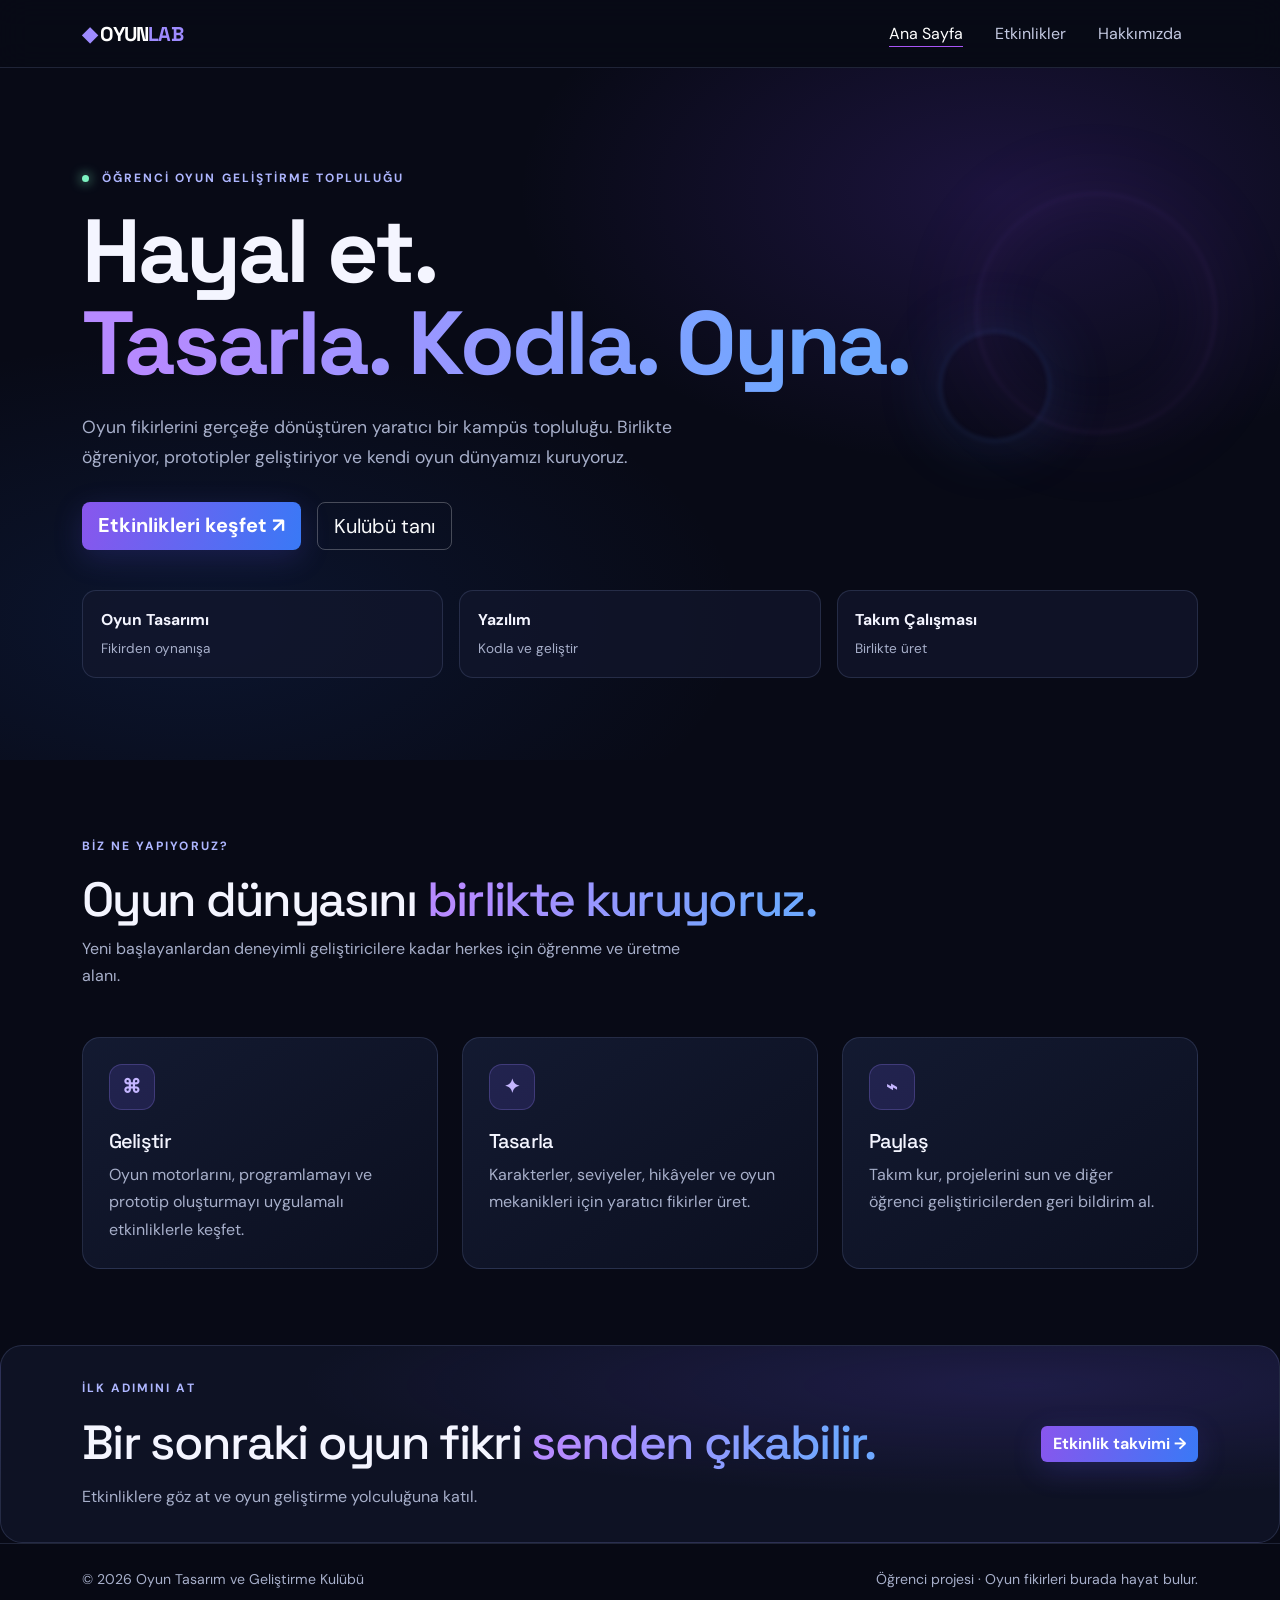
==== index.html @ 82740572 "Add files via upload" ====
<!doctype html>
<html lang="tr">
<head>
  <meta charset="utf-8">
  <meta name="viewport" content="width=device-width, initial-scale=1">
  <meta name="description" content="Oyun Tasarım ve Geliştirme Kulübü: oyun fikirlerini tasarıma ve koda dönüştüren öğrenci topluluğu.">
  <title>Oyun Tasarım ve Geliştirme Kulübü | Ana Sayfa</title>
  <link href="https://cdn.jsdelivr.net/npm/bootstrap@5.3.3/dist/css/bootstrap.min.css" rel="stylesheet">
  <link rel="stylesheet" href="style.css">
</head>
<body>
  <nav class="navbar navbar-expand-lg navbar-dark site-nav sticky-top">
    <div class="container">
      <a class="navbar-brand fw-bold" href="index.html"><span class="brand-mark">◆</span> OYUN<span class="brand-accent">LAB</span></a>
      <button class="navbar-toggler" type="button" data-bs-toggle="collapse" data-bs-target="#mainNav" aria-controls="mainNav" aria-expanded="false" aria-label="Menüyü aç veya kapat">
        <span class="navbar-toggler-icon"></span>
      </button>
      <div class="collapse navbar-collapse" id="mainNav">
        <ul class="navbar-nav ms-auto">
          <li class="nav-item"><a class="nav-link active" aria-current="page" href="index.html">Ana Sayfa</a></li>
          <li class="nav-item"><a class="nav-link" href="etkinlikler.html">Etkinlikler</a></li>
          <li class="nav-item"><a class="nav-link" href="hakkimizda.html">Hakkımızda</a></li>
        </ul>
      </div>
    </div>
  </nav>

  <main>
    <section class="hero-section">
      <div class="container hero-content">
        <p class="eyebrow"><span class="status-dot"></span> ÖĞRENCİ OYUN GELİŞTİRME TOPLULUĞU</p>
        <h1>Hayal et.<br><span class="gradient-text">Tasarla. Kodla. Oyna.</span></h1>
        <p class="hero-copy">Oyun fikirlerini gerçeğe dönüştüren yaratıcı bir kampüs topluluğu. Birlikte öğreniyor, prototipler geliştiriyor ve kendi oyun dünyamızı kuruyoruz.</p>
        <div class="d-flex flex-wrap gap-3">
          <a class="btn btn-neon btn-lg" href="etkinlikler.html">Etkinlikleri keşfet <span aria-hidden="true">↗</span></a>
          <a class="btn btn-outline-light btn-lg" href="hakkimizda.html">Kulübü tanı</a>
        </div>
        <div class="hero-stats row g-3 mt-4">
          <div class="col-6 col-md-4"><div class="stat-card"><strong>Oyun Tasarımı</strong><span>Fikirden oynanışa</span></div></div>
          <div class="col-6 col-md-4"><div class="stat-card"><strong>Yazılım</strong><span>Kodla ve geliştir</span></div></div>
          <div class="col-12 col-md-4"><div class="stat-card"><strong>Takım Çalışması</strong><span>Birlikte üret</span></div></div>
        </div>
      </div>
      <div class="hero-orb orb-one" aria-hidden="true"></div><div class="hero-orb orb-two" aria-hidden="true"></div>
    </section>

    <section class="section-space">
      <div class="container">
        <div class="section-heading">
          <p class="eyebrow">BİZ NE YAPIYORUZ?</p>
          <h2>Oyun dünyasını <span class="gradient-text">birlikte kuruyoruz.</span></h2>
          <p>Yeni başlayanlardan deneyimli geliştiricilere kadar herkes için öğrenme ve üretme alanı.</p>
        </div>
        <div class="row g-4 mt-2">
          <div class="col-md-4"><article class="feature-card h-100"><div class="feature-icon">⌘</div><h3>Geliştir</h3><p>Oyun motorlarını, programlamayı ve prototip oluşturmayı uygulamalı etkinliklerle keşfet.</p></article></div>
          <div class="col-md-4"><article class="feature-card h-100"><div class="feature-icon">✦</div><h3>Tasarla</h3><p>Karakterler, seviyeler, hikâyeler ve oyun mekanikleri için yaratıcı fikirler üret.</p></article></div>
          <div class="col-md-4"><article class="feature-card h-100"><div class="feature-icon">⌁</div><h3>Paylaş</h3><p>Takım kur, projelerini sun ve diğer öğrenci geliştiricilerden geri bildirim al.</p></article></div>
        </div>
      </div>
    </section>

    <section class="cta-band">
      <div class="container cta-inner">
        <div><p class="eyebrow">İLK ADIMINI AT</p><h2>Bir sonraki oyun fikri <span class="gradient-text">senden çıkabilir.</span></h2><p>Etkinliklere göz at ve oyun geliştirme yolculuğuna katıl.</p></div>
        <a class="btn btn-neon" href="etkinlikler.html">Etkinlik takvimi <span aria-hidden="true">→</span></a>
      </div>
    </section>
  </main>

  <footer class="site-footer"><div class="container d-flex flex-column flex-md-row justify-content-between gap-2"><span>© 2026 Oyun Tasarım ve Geliştirme Kulübü</span><span>Öğrenci projesi · Oyun fikirleri burada hayat bulur.</span></div></footer>
  <script src="https://cdn.jsdelivr.net/npm/bootstrap@5.3.3/dist/js/bootstrap.bundle.min.js"></script>
</body>
</html>
---- style.css ----
@import url('https://fonts.googleapis.com/css2?family=DM+Sans:wght@400;500;600;700&family=Space+Grotesk:wght@400;500;600;700&display=swap');

:root {
  --bg: #080a16;
  --bg-soft: #0e1224;
  --panel: #11172c;
  --panel-light: #171e38;
  --text: #f4f5ff;
  --muted: #a7afca;
  --purple: #a855f7;
  --blue: #4f8cff;
  --line: rgba(169, 184, 255, .15);
}
* { box-sizing: border-box; }
html { scroll-behavior: smooth; }
body { margin: 0; background: var(--bg); color: var(--text); font-family: 'DM Sans', sans-serif; line-height: 1.7; }
a { color: #aabfff; text-decoration: none; }
a:hover { color: #d4c2ff; }
h1, h2, h3, .navbar-brand { font-family: 'Space Grotesk', sans-serif; letter-spacing: -.035em; }
h1 { font-size: clamp(2.7rem, 7vw, 5.8rem); line-height: 1.03; font-weight: 700; }
h2 { font-size: clamp(1.8rem, 4vw, 3rem); line-height: 1.15; }
p { color: var(--muted); }
.site-nav { background: rgba(8, 10, 22, .9); border-bottom: 1px solid var(--line); backdrop-filter: blur(16px); }
.navbar-brand { letter-spacing: -.04em; font-size: 1.25rem; }
.brand-mark, .brand-accent { color: #9e8bff; }
.nav-link { color: #c3c9e1 !important; padding: .75rem 1rem !important; }
.nav-link:hover, .nav-link.active { color: #fff !important; }
.nav-link.active { text-decoration: underline; text-decoration-color: var(--purple); text-underline-offset: 7px; }
.hero-section { position: relative; overflow: hidden; padding: 100px 0 82px; background: radial-gradient(ellipse at 78% 18%, rgba(99, 54, 200, .22), transparent 34%), radial-gradient(ellipse at 15% 80%, rgba(38, 102, 225, .12), transparent 36%), var(--bg); }
.hero-content { position: relative; z-index: 2; }
.eyebrow { color: #aeb6ff; font-size: .75rem; letter-spacing: .17em; font-weight: 700; margin-bottom: 1rem; }
.status-dot { display: inline-block; width: 7px; height: 7px; border-radius: 50%; background: #7df3c1; box-shadow: 0 0 12px #7df3c1; margin-right: .5rem; }
.gradient-text { background: linear-gradient(100deg, #b68aff 10%, #6ea8ff 88%); -webkit-background-clip: text; background-clip: text; color: transparent; }
.hero-copy { max-width: 650px; font-size: 1.1rem; margin: 1.5rem 0 1.8rem; }
.btn-neon { background: linear-gradient(105deg, #8956ed, #3979f6); border: 0; color: #fff; font-weight: 700; box-shadow: 0 8px 30px rgba(93, 84, 240, .2); }
.btn-neon:hover { color: #fff; transform: translateY(-1px); box-shadow: 0 12px 34px rgba(93, 84, 240, .34); }
.btn-outline-light { border-color: rgba(255,255,255,.25); }
.stat-card { height: 100%; padding: 1rem 1.1rem; border: 1px solid var(--line); background: rgba(18, 23, 45, .72); border-radius: 14px; }
.stat-card strong, .stat-card span { display: block; }
.stat-card strong { font-size: .98rem; }
.stat-card span { color: var(--muted); font-size: .85rem; margin-top: .25rem; }
.hero-orb { position: absolute; border-radius: 50%; filter: blur(2px); pointer-events: none; }
.orb-one { width: 240px; height: 240px; border: 1px solid rgba(168,85,247,.2); right: 5%; top: 18%; box-shadow: inset 0 0 65px rgba(168,85,247,.07), 0 0 100px rgba(168,85,247,.07); }
.orb-two { width: 110px; height: 110px; right: 18%; top: 38%; border: 1px solid rgba(79,140,255,.35); box-shadow: 0 0 70px rgba(79,140,255,.15); }
.section-space { padding: 76px 0; }
.section-heading { max-width: 760px; margin-bottom: 1.5rem; }
.section-heading > p:last-child { max-width: 620px; }
.feature-card, .event-card, .content-panel { background: linear-gradient(145deg, rgba(20, 27, 51, .96), rgba(12, 16, 33, .96)); border: 1px solid var(--line); border-radius: 18px; padding: 1.6rem; transition: transform .2s ease, border-color .2s ease; }
.feature-card:hover, .event-card:hover { transform: translateY(-4px); border-color: rgba(143, 123, 255, .55); }
.feature-icon { width: 46px; height: 46px; display: grid; place-items: center; border-radius: 13px; background: rgba(123, 94, 255, .15); border: 1px solid rgba(157, 132, 255, .25); color: #c5b6ff; font-weight: 700; font-size: 1.2rem; margin-bottom: 1.2rem; }
.feature-card h3 { font-size: 1.25rem; }
.feature-card p, .event-card p, .content-panel p { margin-bottom: 0; }
.cta-band { padding: 32px; border: 1px solid var(--line); border-radius: 22px; background: radial-gradient(ellipse at 80% 20%, rgba(96, 70, 210, .2), transparent 50%), var(--bg-soft); }
.cta-inner { display: flex; align-items: center; justify-content: space-between; gap: 2rem; }
.cta-inner h2 { margin-bottom: .8rem; }
.cta-inner p:not(.eyebrow) { margin-bottom: 0; }
.site-footer { border-top: 1px solid var(--line); padding: 24px 0; background: #070914; font-size: .88rem; color: var(--muted); }
.site-footer a { color: #c1b3ff; }
.page-hero { padding: 78px 0 55px; background: radial-gradient(ellipse at 75% 20%, rgba(99, 54, 200, .2), transparent 38%), var(--bg-soft); border-bottom: 1px solid var(--line); }
.page-hero h1 { font-size: clamp(2.5rem, 6vw, 4.5rem); max-width: 900px; }
.page-hero p:not(.eyebrow) { max-width: 720px; font-size: 1.05rem; }
.search-panel { padding: 1.4rem; border-radius: 18px; border: 1px solid var(--line); background: var(--bg-soft); }
.form-label { color: #f4f5ff; font-weight: 600; }
.search-row { display: flex; gap: .75rem; }
.search-input { min-width: 0; background: #090d1d; border: 1px solid #303959; color: #fff; padding: .85rem 1rem; }
.search-input:focus { background: #090d1d; color: #fff; border-color: #8d78ff; box-shadow: 0 0 0 .2rem rgba(141,120,255,.18); }
.search-input::placeholder { color: #7f89a9; }
.result-count { font-size: .88rem; margin: .75rem 0 0; }
.event-card { position: relative; overflow: hidden; padding-top: 2rem; }
.event-number { position: absolute; top: .75rem; right: 1rem; font: 700 2.4rem 'Space Grotesk', sans-serif; color: rgba(174, 151, 255, .13); }
.event-tag { display: inline-block; color: #bcaaff; border: 1px solid rgba(168,85,247,.25); background: rgba(168,85,247,.09); padding: .25rem .55rem; border-radius: 5px; font-size: .68rem; letter-spacing: .1em; font-weight: 700; margin-bottom: 1rem; }
.event-card h2 { font-size: 1.4rem; margin-bottom: .8rem; padding-right: 1rem; }
.event-card .event-meta { color: #9faee0; font-size: .82rem; margin-bottom: .8rem; }
.no-results { text-align: center; padding: 3rem 1rem; border: 1px dashed #40476a; border-radius: 18px; margin-top: 1.5rem; }
.no-results > span { font-size: 2.5rem; color: #a78bfa; }
.no-results h2 { font-size: 1.5rem; }
.demo-note { font-size: .82rem; }
.accent-panel { background: radial-gradient(ellipse at top right, rgba(92, 90, 255, .18), transparent 60%), var(--panel); }
.content-panel h2 { margin-bottom: 1.2rem; }
.content-panel p + p { margin-top: 1rem; }
.mini-pill-row { display: flex; flex-wrap: wrap; gap: .5rem; margin-top: 1.4rem; }
.mini-pill-row span { border: 1px solid var(--line); color: #c8c5ff; padding: .35rem .65rem; border-radius: 999px; font-size: .78rem; }
:focus-visible { outline: 3px solid #a78bfa; outline-offset: 3px; }
[hidden] { display: none !important; }
@media (max-width: 767.98px) {
  .hero-section { padding: 72px 0 56px; }
  .hero-orb { opacity: .35; }
  .section-space { padding: 56px 0; }
  .page-hero { padding: 58px 0 40px; }
  .cta-band { padding: 24px; }
  .cta-inner { align-items: flex-start; flex-direction: column; }
  .search-row { flex-direction: column; }
  .search-row .btn { width: 100%; }
}
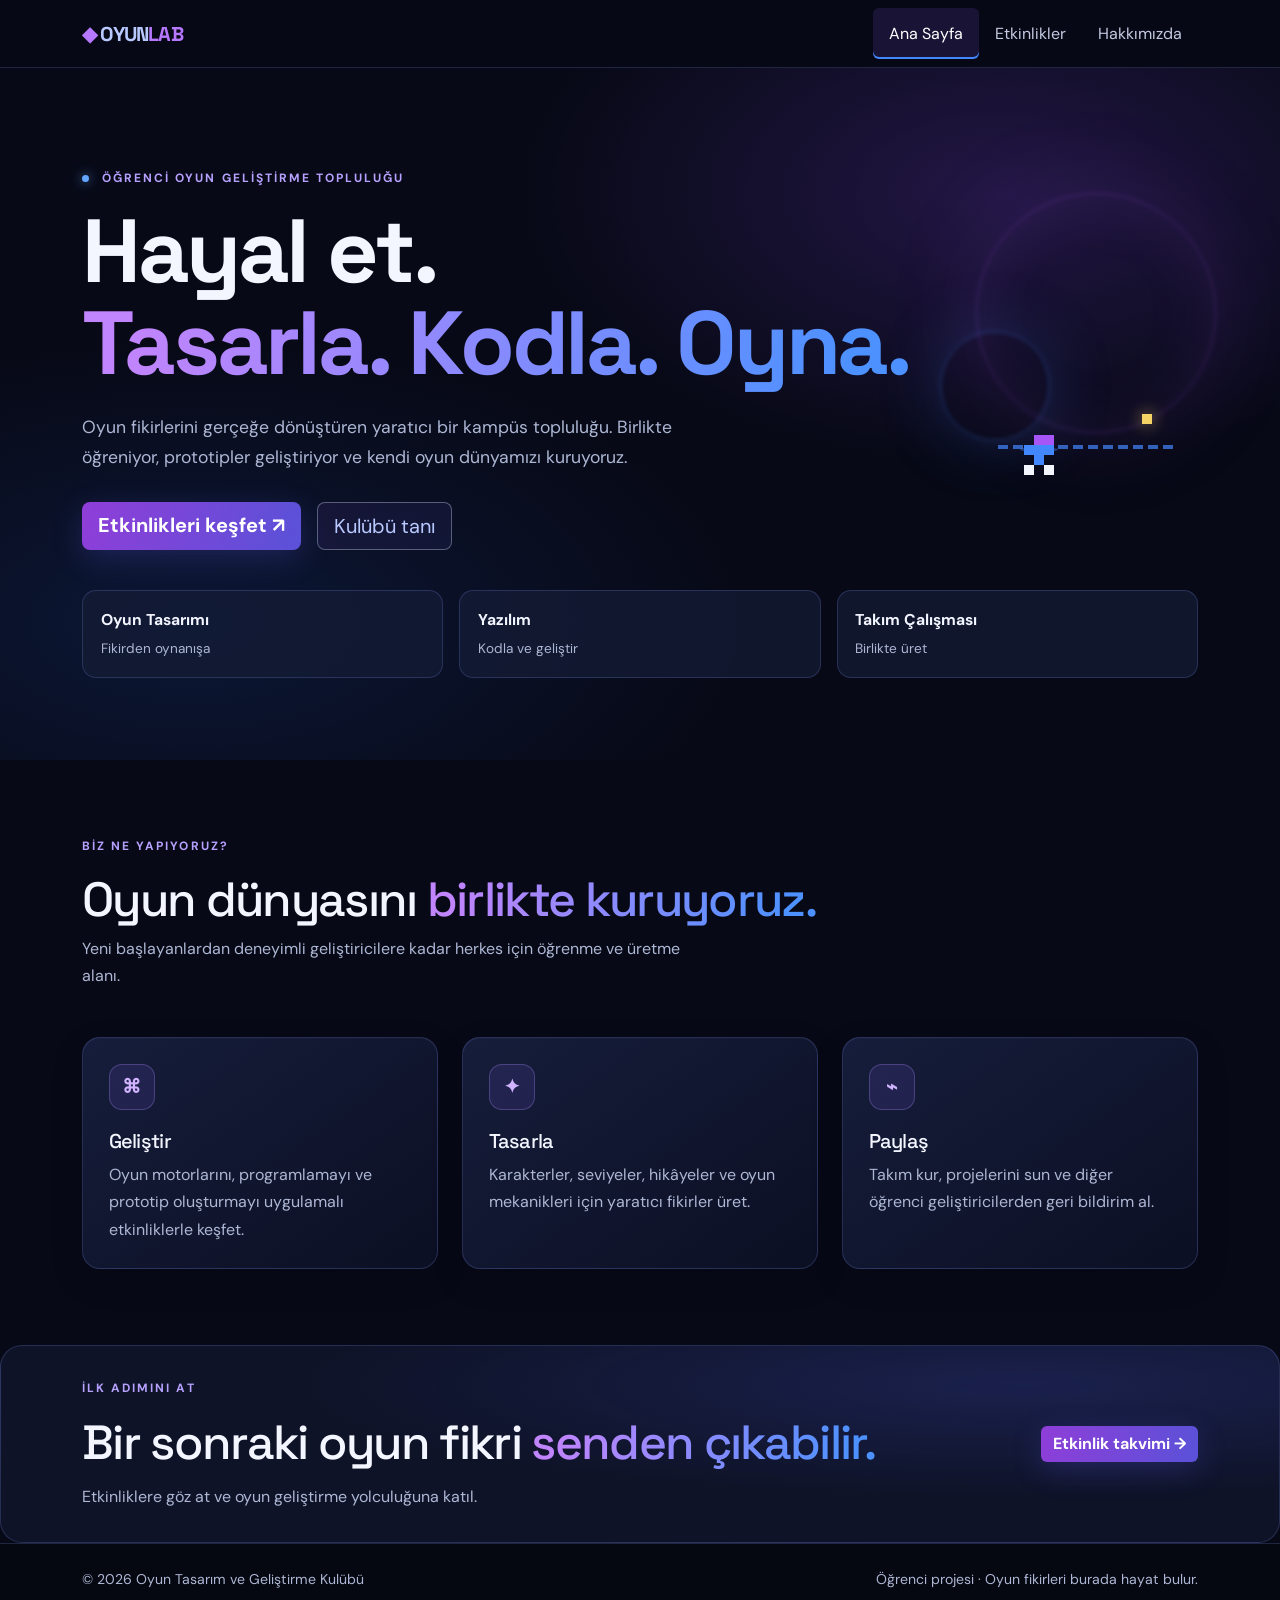
==== commit 39188adc: "son güncellemeler yapıldı" ====
--- a/index.html
+++ b/index.html
@@ -8,7 +8,7 @@
   <link href="https://cdn.jsdelivr.net/npm/bootstrap@5.3.3/dist/css/bootstrap.min.css" rel="stylesheet">
   <link rel="stylesheet" href="style.css">
 </head>
-<body>
+<body class="site-theme">
   <nav class="navbar navbar-expand-lg navbar-dark site-nav sticky-top">
     <div class="container">
       <a class="navbar-brand fw-bold" href="index.html"><span class="brand-mark">◆</span> OYUN<span class="brand-accent">LAB</span></a>
@@ -41,6 +41,12 @@
           <div class="col-12 col-md-4"><div class="stat-card"><strong>Takım Çalışması</strong><span>Birlikte üret</span></div></div>
         </div>
       </div>
+      <div class="game-scene" aria-hidden="true">
+        <div class="game-player"></div>
+        <div class="game-shadow"></div>
+        <div class="game-platform"></div>
+        <div class="game-coin"></div>
+      </div>
       <div class="hero-orb orb-one" aria-hidden="true"></div><div class="hero-orb orb-two" aria-hidden="true"></div>
     </section>
 
--- a/style.css
+++ b/style.css
@@ -33,7 +33,6 @@
 .gradient-text { background: linear-gradient(100deg, #b68aff 10%, #6ea8ff 88%); -webkit-background-clip: text; background-clip: text; color: transparent; }
 .hero-copy { max-width: 650px; font-size: 1.1rem; margin: 1.5rem 0 1.8rem; }
 .btn-neon { background: linear-gradient(105deg, #8956ed, #3979f6); border: 0; color: #fff; font-weight: 700; box-shadow: 0 8px 30px rgba(93, 84, 240, .2); }
-.btn-neon:hover { color: #fff; transform: translateY(-1px); box-shadow: 0 12px 34px rgba(93, 84, 240, .34); }
 .btn-outline-light { border-color: rgba(255,255,255,.25); }
 .stat-card { height: 100%; padding: 1rem 1.1rem; border: 1px solid var(--line); background: rgba(18, 23, 45, .72); border-radius: 14px; }
 .stat-card strong, .stat-card span { display: block; }
@@ -45,8 +44,7 @@
 .section-space { padding: 76px 0; }
 .section-heading { max-width: 760px; margin-bottom: 1.5rem; }
 .section-heading > p:last-child { max-width: 620px; }
-.feature-card, .event-card, .content-panel { background: linear-gradient(145deg, rgba(20, 27, 51, .96), rgba(12, 16, 33, .96)); border: 1px solid var(--line); border-radius: 18px; padding: 1.6rem; transition: transform .2s ease, border-color .2s ease; }
-.feature-card:hover, .event-card:hover { transform: translateY(-4px); border-color: rgba(143, 123, 255, .55); }
+.feature-card, .event-card, .content-panel { background: linear-gradient(145deg, rgba(20, 27, 51, .96), rgba(12, 16, 33, .96)); border: 1px solid var(--line); border-radius: 18px; padding: 1.6rem; transition: transform .25s ease, border-color .25s ease, background .25s ease, box-shadow .25s ease; }
 .feature-icon { width: 46px; height: 46px; display: grid; place-items: center; border-radius: 13px; background: rgba(123, 94, 255, .15); border: 1px solid rgba(157, 132, 255, .25); color: #c5b6ff; font-weight: 700; font-size: 1.2rem; margin-bottom: 1.2rem; }
 .feature-card h3 { font-size: 1.25rem; }
 .feature-card p, .event-card p, .content-panel p { margin-bottom: 0; }
@@ -82,6 +80,122 @@
 .mini-pill-row span { border: 1px solid var(--line); color: #c8c5ff; padding: .35rem .65rem; border-radius: 999px; font-size: .78rem; }
 :focus-visible { outline: 3px solid #a78bfa; outline-offset: 3px; }
 [hidden] { display: none !important; }
+.site-theme {
+  --bg: #070916;
+  --bg-soft: #0e1328;
+  --panel: #141b35;
+  --panel-light: #1b2648;
+  --text: #f3f5ff;
+  --muted: #adb7d4;
+  --purple: #a855f7;
+  --blue: #4387ff;
+  --line: rgba(139, 157, 255, .2);
+  background: var(--bg);
+}
+.site-theme a { color: #b8c9ff; }
+.site-theme a:hover { color: #dfc2ff; }
+.site-theme .site-nav { background: rgba(7, 9, 22, .93); }
+.site-theme .brand-mark, .site-theme .brand-accent { color: #b578ff; }
+.site-theme .nav-link.active { color: #fff !important; background: rgba(139, 92, 246, .14); border-radius: 6px; box-shadow: inset 0 -2px #4387ff; text-decoration: none; }
+.site-theme .hero-section {
+  background:
+    radial-gradient(ellipse at 78% 18%, rgba(126, 67, 224, .23), transparent 34%),
+    radial-gradient(ellipse at 15% 80%, rgba(43, 106, 235, .15), transparent 36%),
+    var(--bg);
+}
+.site-theme .eyebrow { color: #b7a1ff; }
+.site-theme .status-dot { background: #63a6ff; box-shadow: 0 0 12px rgba(99, 166, 255, .8); }
+.site-theme .gradient-text { background-image: linear-gradient(100deg, #c084fc 8%, #4d91ff 92%); }
+.site-theme .btn-neon {
+  background: linear-gradient(105deg, #8f3ed8, #2864d8);
+  background-size: 200% 100%;
+  background-position: 0% 50%;
+  color: #fff;
+  box-shadow: 0 8px 30px rgba(91, 87, 232, .24);
+  transition: background-position .35s ease, box-shadow .3s ease, border-color .3s ease, color .3s ease, transform .25s ease;
+}
+.site-theme .btn-outline-light { border-color: rgba(220, 225, 255, .35); background-image: linear-gradient(105deg, rgba(168, 85, 247, .08), rgba(67, 135, 255, .08)); background-size: 200% 100%; background-position: 0% 50%; transition: background-position .35s ease, background-color .3s ease, box-shadow .3s ease, border-color .3s ease, color .3s ease; }
+.site-theme .btn:not(.btn-neon):not(.btn-outline-light) { transition: background-color .3s ease, box-shadow .3s ease, border-color .3s ease, color .3s ease; }
+.site-theme .stat-card { background: rgba(20, 27, 53, .78); }
+.site-theme .hero-orb { animation: home-drift 20s ease-in-out infinite alternate; }
+.site-theme .orb-one { border-color: rgba(168, 85, 247, .34); box-shadow: inset 0 0 65px rgba(168, 85, 247, .1), 0 0 100px rgba(168, 85, 247, .12); }
+.site-theme .orb-two { border-color: rgba(67, 135, 255, .48); box-shadow: 0 0 70px rgba(67, 135, 255, .2); animation-duration: 24s; animation-delay: -8s; }
+.site-theme .feature-card, .site-theme .event-card, .site-theme .content-panel { background: linear-gradient(145deg, rgba(23, 31, 61, .94), rgba(12, 16, 36, .96)); box-shadow: inset 0 1px rgba(255, 255, 255, .025), 0 12px 32px rgba(2, 5, 20, .16); }
+.site-theme .feature-icon { background: rgba(139, 92, 246, .13); border-color: rgba(167, 139, 250, .3); color: #d0b4ff; }
+.site-theme .cta-band { background: radial-gradient(ellipse at 80% 20%, rgba(74, 85, 220, .2), transparent 50%), var(--bg-soft); }
+.site-theme .site-footer { background: #050711; }
+.site-theme .site-footer a { color: #c2afff; }
+.site-theme :focus-visible { outline-color: #8b74ff; }
+.site-theme .page-hero > .container,
+.site-theme .hero-content > .eyebrow,
+.site-theme .hero-content > h1,
+.site-theme .hero-content > .hero-copy,
+.site-theme .hero-content > .d-flex,
+.site-theme .hero-content > .hero-stats { animation: home-enter .55s ease-out both; }
+.site-theme .game-scene { position: absolute; z-index: 1; top: 42%; right: 8%; width: 180px; height: 100px; pointer-events: none; }
+.site-theme .game-platform { position: absolute; right: 0; bottom: 10px; left: 0; height: 4px; background: repeating-linear-gradient(90deg, #4387ff 0 10px, transparent 10px 15px); opacity: .7; }
+.site-theme .game-player { position: absolute; z-index: 1; bottom: 14px; left: 36px; width: 10px; height: 10px; background: #a855f7; box-shadow: 10px 0 #a855f7, -10px 10px #4387ff, 0 10px #4387ff, 10px 10px #4387ff, 0 20px #4387ff, -10px 30px #f3f5ff, 10px 30px #f3f5ff; animation: game-jump 2.6s ease-in-out infinite alternate; }
+.site-theme .game-shadow { position: absolute; bottom: 7px; left: 22px; width: 38px; height: 5px; border-radius: 50%; background: rgba(67, 135, 255, .38); animation: game-shadow 2.6s ease-in-out infinite alternate; }
+.site-theme .game-coin { position: absolute; right: 26px; bottom: 35px; width: 10px; height: 10px; background: #f6d365; box-shadow: 0 0 16px rgba(246, 211, 101, .7); animation: game-coin 2.6s ease-in-out infinite alternate; }
+.site-theme .section-heading, .site-theme .feature-card, .site-theme .event-item, .site-theme .content-panel, .site-theme .cta-inner { animation: home-enter .55s ease-out both; }
+.site-theme .page-hero { background: radial-gradient(ellipse at 75% 20%, rgba(126, 67, 224, .18), transparent 38%), var(--bg-soft); }
+.site-theme .search-panel { background: rgba(14, 19, 40, .94); }
+.site-theme .form-label { color: var(--text); }
+.site-theme .search-input, .site-theme .search-input:focus { background: #090c1d; color: var(--text); }
+.site-theme .search-input:focus { border-color: #8b6cff; box-shadow: 0 0 0 .2rem rgba(139, 108, 255, .18); }
+.site-theme .event-number { color: rgba(168, 133, 255, .2); }
+.site-theme .event-tag { color: #c7a8ff; border-color: rgba(168, 85, 247, .32); background: rgba(168, 85, 247, .09); }
+.site-theme .event-card .event-meta { color: #9abaff; }
+.site-theme .no-results { border-color: rgba(139, 157, 255, .38); }
+.site-theme .no-results > span, .site-theme .mini-pill-row span { color: #c2afff; }
+.site-theme .mini-pill-row span { border-color: var(--line); }
+.site-theme .accent-panel { background: radial-gradient(ellipse at top right, rgba(67, 110, 235, .2), transparent 60%), var(--panel); }
+@media (hover: hover) and (pointer: fine) {
+  .site-theme .feature-card:hover, .site-theme .event-card:hover {
+    transform: translateY(-4px);
+    border-color: rgba(168, 133, 255, .72);
+    background: linear-gradient(145deg, rgba(31, 40, 76, .97), rgba(15, 20, 45, .98));
+    box-shadow: inset 0 1px rgba(255, 255, 255, .04), 0 12px 34px rgba(74, 87, 226, .18), 0 0 24px rgba(168, 85, 247, .16);
+  }
+  .site-theme .btn-neon:hover { color: #fff; background-position: 100% 50%; transform: translateY(-1px); box-shadow: 0 12px 34px rgba(91, 87, 232, .4); }
+  .site-theme .btn-outline-light:hover { color: #fff; background-position: 100% 50%; border-color: rgba(139, 157, 255, .7); box-shadow: 0 8px 24px rgba(74, 87, 226, .16); }
+}
+@keyframes home-enter {
+  from { opacity: .78; transform: translateY(8px); }
+  to { opacity: 1; transform: translateY(0); }
+}
+@keyframes home-drift {
+  from { transform: translate3d(0, -8px, 0); }
+  to { transform: translate3d(0, 12px, 0); }
+}
+@keyframes game-jump {
+  0% { transform: translate(0, 0); }
+  24% { transform: translate(10px, 0); }
+  48% { transform: translate(46px, -26px); }
+  64% { transform: translate(74px, -26px); }
+  80%, 100% { transform: translate(96px, 0); }
+}
+@keyframes game-shadow {
+  0% { transform: translateX(0) scaleX(1); opacity: .65; }
+  48%, 64% { transform: translateX(46px) scaleX(.55); opacity: .3; }
+  80%, 100% { transform: translateX(96px) scaleX(1); opacity: .65; }
+}
+@keyframes game-coin {
+  0%, 48% { transform: translateY(0) scaleX(1); opacity: 1; }
+  60% { transform: translateY(-8px) scaleX(.2); opacity: .35; }
+  68%, 100% { transform: translateY(-8px) scaleX(.2); opacity: 0; }
+}
+@media (prefers-reduced-motion: reduce) {
+  html { scroll-behavior: auto !important; }
+  .site-theme *, .site-theme *::before, .site-theme *::after {
+    animation-duration: .01ms !important;
+    animation-iteration-count: 1 !important;
+    animation-delay: 0ms !important;
+    transition-duration: .01ms !important;
+    transition-delay: 0ms !important;
+    scroll-behavior: auto !important;
+  }
+}
 @media (max-width: 767.98px) {
   .hero-section { padding: 72px 0 56px; }
   .hero-orb { opacity: .35; }
@@ -92,3 +206,6 @@
   .search-row { flex-direction: column; }
   .search-row .btn { width: 100%; }
 }
+@media (max-width: 991.98px) {
+  .site-theme .game-scene { display: none; }
+}
